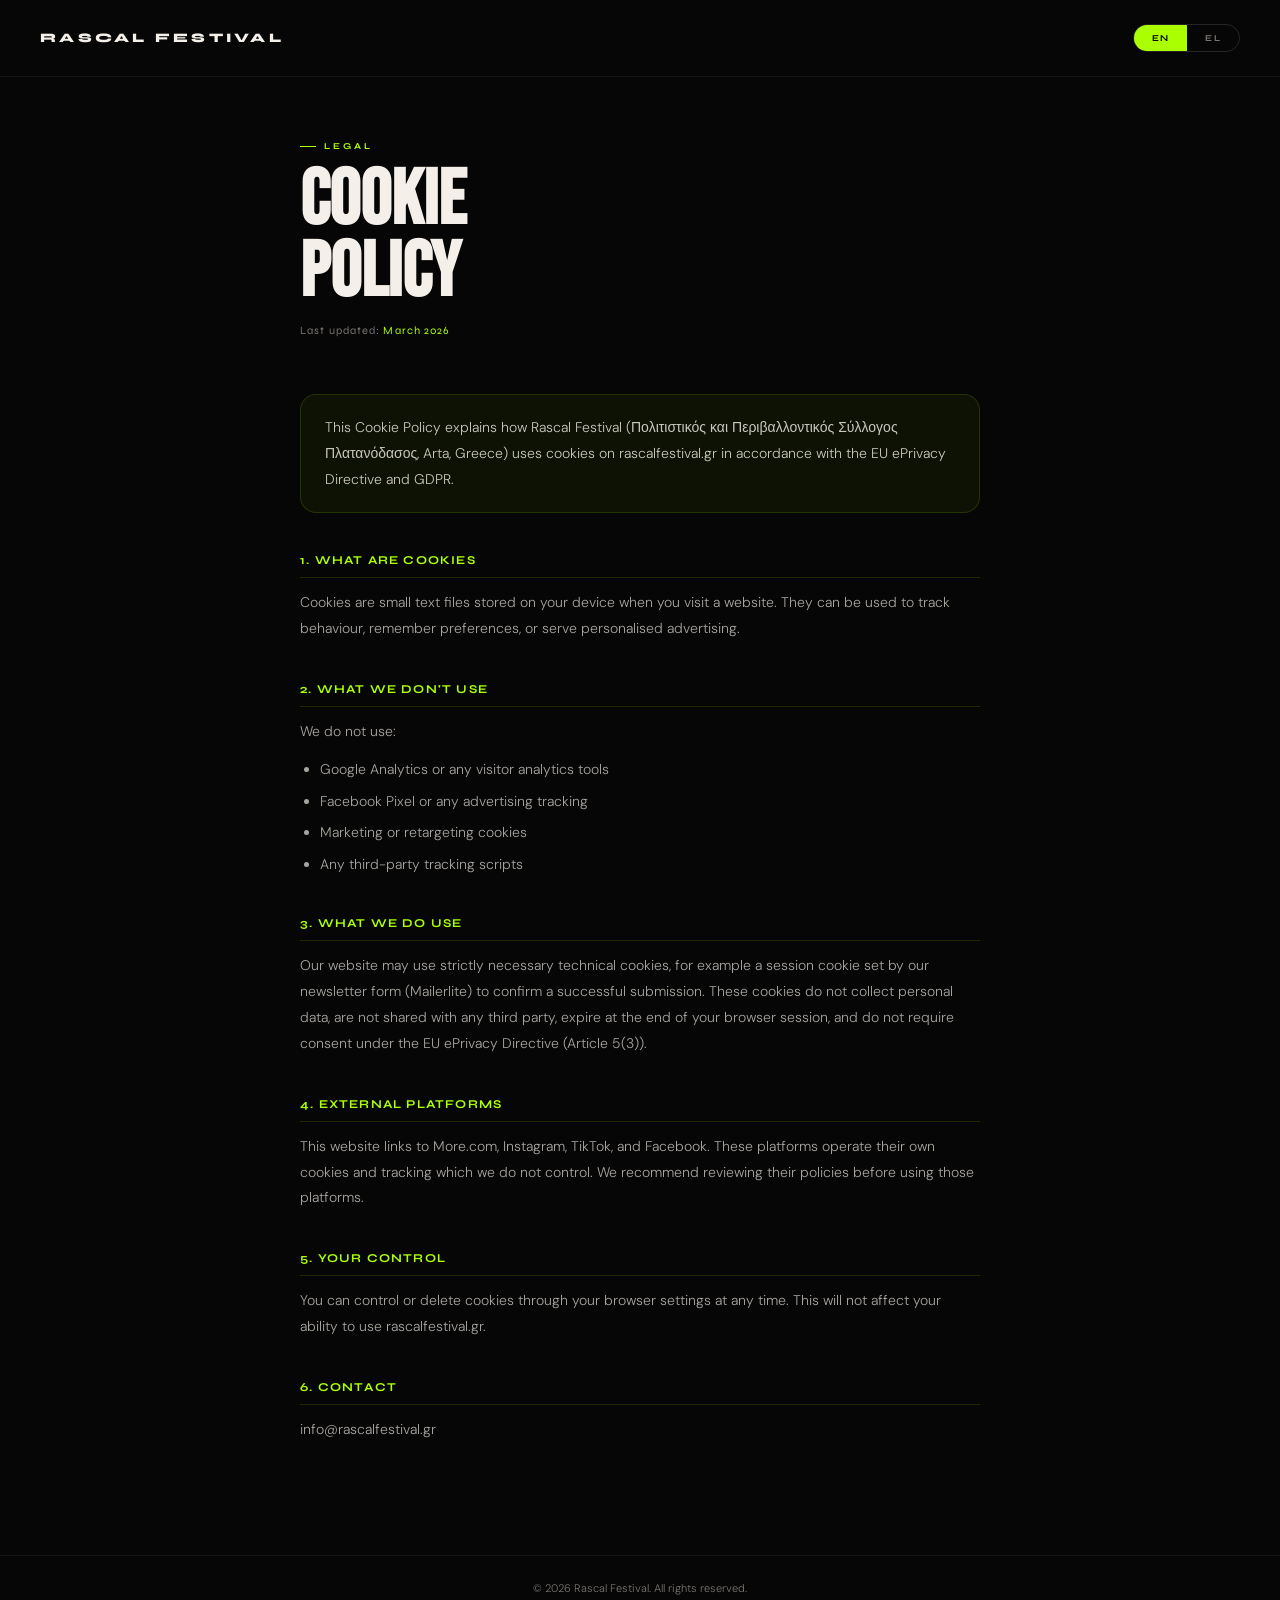
==== cookies.html @ adfcfb5d "Add files via upload" ====
<!DOCTYPE html>
<html lang="en">
<head>
<meta charset="UTF-8">
<meta name="viewport" content="width=device-width, initial-scale=1.0">
<title>Cookie Policy — Rascal Festival</title>
<link rel="preconnect" href="https://fonts.googleapis.com">
<link rel="preconnect" href="https://fonts.gstatic.com" crossorigin>
<link href="https://fonts.googleapis.com/css2?family=Bebas+Neue&family=Syne:wght@400;700;800&family=DM+Sans:opsz,wght@9..40,300;9..40,400&display=swap" rel="stylesheet">
<style>
:root{--black:#060606;--green:#AAFF00;--white:#F4EFE8;--grey:#7A7570;--r:16px}
*,*::before,*::after{box-sizing:border-box;margin:0;padding:0}
body{background:var(--black);color:var(--white);font-family:'DM Sans',sans-serif;min-height:100vh}
nav{display:flex;justify-content:space-between;align-items:center;padding:24px 40px;border-bottom:1px solid rgba(255,255,255,.06);flex-wrap:wrap;gap:12px}
.nlogo{font-family:'Syne',sans-serif;font-weight:800;font-size:13px;letter-spacing:.25em;text-transform:uppercase;color:var(--white);text-decoration:none}
.lt{display:flex;border:1px solid rgba(255,255,255,.12);border-radius:var(--r);overflow:hidden}
.lb{font-family:'Syne',sans-serif;font-size:9px;font-weight:700;letter-spacing:.15em;text-transform:uppercase;padding:8px 18px;background:transparent;color:var(--grey);border:none;cursor:pointer;transition:all .2s}
.lb.on{background:var(--green);color:var(--black)}
.wrap{max-width:760px;margin:0 auto;padding:64px 40px 100px}
.lbl{font-family:'Syne',sans-serif;font-size:9px;font-weight:700;letter-spacing:.32em;text-transform:uppercase;color:var(--green);margin-bottom:14px;display:flex;align-items:center;gap:8px}
.lbl::before{content:'';width:16px;height:1px;background:var(--green);display:inline-block}
h1{font-family:'Bebas Neue',sans-serif;font-size:clamp(48px,6vw,80px);line-height:.94;margin-bottom:12px}
.dt{font-size:11px;font-weight:300;color:var(--grey);margin-bottom:52px;font-family:'Syne',sans-serif;letter-spacing:.1em}
.dt span{color:var(--green)}
h2{font-family:'Syne',sans-serif;font-size:12px;font-weight:700;letter-spacing:.1em;text-transform:uppercase;color:var(--green);margin:40px 0 12px;padding-bottom:10px;border-bottom:1px solid rgba(170,255,0,.14)}
p{font-size:14px;font-weight:300;line-height:1.85;color:rgba(244,239,232,.68);margin-bottom:12px}
ul{margin:0 0 12px 20px;display:flex;flex-direction:column;gap:7px}
li{font-size:14px;font-weight:300;line-height:1.75;color:rgba(244,239,232,.68)}
a{color:var(--green);text-decoration:none}
a:hover{text-decoration:underline}
.box{background:rgba(170,255,0,.05);border:1px solid rgba(170,255,0,.14);border-radius:var(--r);padding:20px 24px;margin:0 0 24px}
.box p{margin:0;color:rgba(244,239,232,.82)}
.sec{display:none}
.sec.on{display:block}
footer{border-top:1px solid rgba(255,255,255,.06);padding:22px 40px;text-align:center}
footer p{font-size:11px;color:var(--grey);font-weight:300}
@media(max-width:600px){nav,footer{padding:18px 20px}.wrap{padding:40px 20px 80px}}
</style>
</head>
<body>
<nav>
  <a href="/" class="nlogo">Rascal Festival</a>
  <div class="lt">
    <button class="lb on" id="ben" onclick="setLang('en')">EN</button>
    <button class="lb" id="bgr" onclick="setLang('gr')">EL</button>
  </div>
</nav>

<div class="sec on" id="sen">
<div class="wrap">
  <div class="lbl">Legal</div>
  <h1>COOKIE<br>POLICY</h1>
  <p class="dt">Last updated: <span>March 2026</span></p>
  <div class="box"><p>This Cookie Policy explains how Rascal Festival (Πολιτιστικός και Περιβαλλοντικός Σύλλογος Πλατανόδασος, Arta, Greece) uses cookies on rascalfestival.gr in accordance with the EU ePrivacy Directive and GDPR.</p></div>

  <h2>1. What Are Cookies</h2>
  <p>Cookies are small text files stored on your device when you visit a website. They can be used to track behaviour, remember preferences, or serve personalised advertising.</p>

  <h2>2. What We Don't Use</h2>
  <p>We do not use:</p>
  <ul>
    <li>Google Analytics or any visitor analytics tools</li>
    <li>Facebook Pixel or any advertising tracking</li>
    <li>Marketing or retargeting cookies</li>
    <li>Any third-party tracking scripts</li>
  </ul>

  <h2>3. What We Do Use</h2>
  <p>Our website may use strictly necessary technical cookies, for example a session cookie set by our newsletter form (Mailerlite) to confirm a successful submission. These cookies do not collect personal data, are not shared with any third party, expire at the end of your browser session, and do not require consent under the EU ePrivacy Directive (Article 5(3)).</p>

  <h2>4. External Platforms</h2>
  <p>This website links to More.com, Instagram, TikTok, and Facebook. These platforms operate their own cookies and tracking which we do not control. We recommend reviewing their policies before using those platforms.</p>

  <h2>5. Your Control</h2>
  <p>You can control or delete cookies through your browser settings at any time. This will not affect your ability to use rascalfestival.gr.</p>

  <h2>6. Contact</h2>
  <p>info@rascalfestival.gr</p>
</div>
</div>

<div class="sec" id="sgr">
<div class="wrap">
  <div class="lbl">Νομικά</div>
  <h1>ΠΟΛΙΤΙΚΗ<br>COOKIES</h1>
  <p class="dt">Τελευταία ενημέρωση: <span>Μάρτιος 2026</span></p>
  <div class="box"><p>Η παρούσα Πολιτική Cookies εξηγεί πώς το Rascal Festival (Πολιτιστικός και Περιβαλλοντικός Σύλλογος Πλατανόδασος, Άρτα, Ελλάδα) χρησιμοποιεί cookies στο rascalfestival.gr σύμφωνα με την Οδηγία ePrivacy και τον ΓΚΠΔ.</p></div>

  <h2>1. Τι Είναι τα Cookies</h2>
  <p>Τα cookies είναι μικρά αρχεία που αποθηκεύονται στη συσκευή σας όταν επισκέπτεστε μια ιστοσελίδα. Μπορούν να χρησιμοποιηθούν για παρακολούθηση συμπεριφοράς, αποθήκευση προτιμήσεων ή προβολή διαφημίσεων.</p>

  <h2>2. Τι Δεν Χρησιμοποιούμε</h2>
  <p>Δεν χρησιμοποιούμε:</p>
  <ul>
    <li>Google Analytics ή οποιοδήποτε εργαλείο ανάλυσης επισκεπτών</li>
    <li>Facebook Pixel ή παρακολούθηση διαφημίσεων</li>
    <li>Cookies μάρκετινγκ ή επαναστόχευσης</li>
    <li>Οποιαδήποτε σενάρια παρακολούθησης τρίτων</li>
  </ul>

  <h2>3. Τι Χρησιμοποιούμε</h2>
  <p>Ενδέχεται να χρησιμοποιούμε αυστηρά απαραίτητα τεχνικά cookies, για παράδειγμα ένα cookie συνεδρίας από τη φόρμα newsletter μας (Mailerlite) για επιβεβαίωση υποβολής. Αυτά δεν συλλέγουν προσωπικά δεδομένα, δεν κοινοποιούνται σε τρίτους, λήγουν με το κλείσιμο του προγράμματος περιήγησης και δεν απαιτούν συγκατάθεση βάσει της Οδηγίας ePrivacy (Άρθρο 5(3)).</p>

  <h2>4. Εξωτερικές Πλατφόρμες</h2>
  <p>Η ιστοσελίδα συνδέεται με More.com, Instagram, TikTok και Facebook. Σας συνιστούμε να διαβάσετε τις πολιτικές τους.</p>

  <h2>5. Ο Έλεγχός σας</h2>
  <p>Μπορείτε να ελέγξετε ή να διαγράψετε cookies μέσω των ρυθμίσεων του προγράμματος περιήγησής σας. Αυτό δεν θα επηρεάσει τη χρήση του rascalfestival.gr.</p>

  <h2>6. Επικοινωνία</h2>
  <p>info@rascalfestival.gr</p>
</div>
</div>

<footer><p>&#169; 2026 Rascal Festival. All rights reserved.</p></footer>
<script>
function setLang(lang) {
  document.getElementById('sen').className = 'sec' + (lang === 'en' ? ' on' : '');
  document.getElementById('sgr').className = 'sec' + (lang === 'gr' ? ' on' : '');
  document.getElementById('ben').className = 'lb' + (lang === 'en' ? ' on' : '');
  document.getElementById('bgr').className = 'lb' + (lang === 'gr' ? ' on' : '');
}
</script>
</body>
</html>
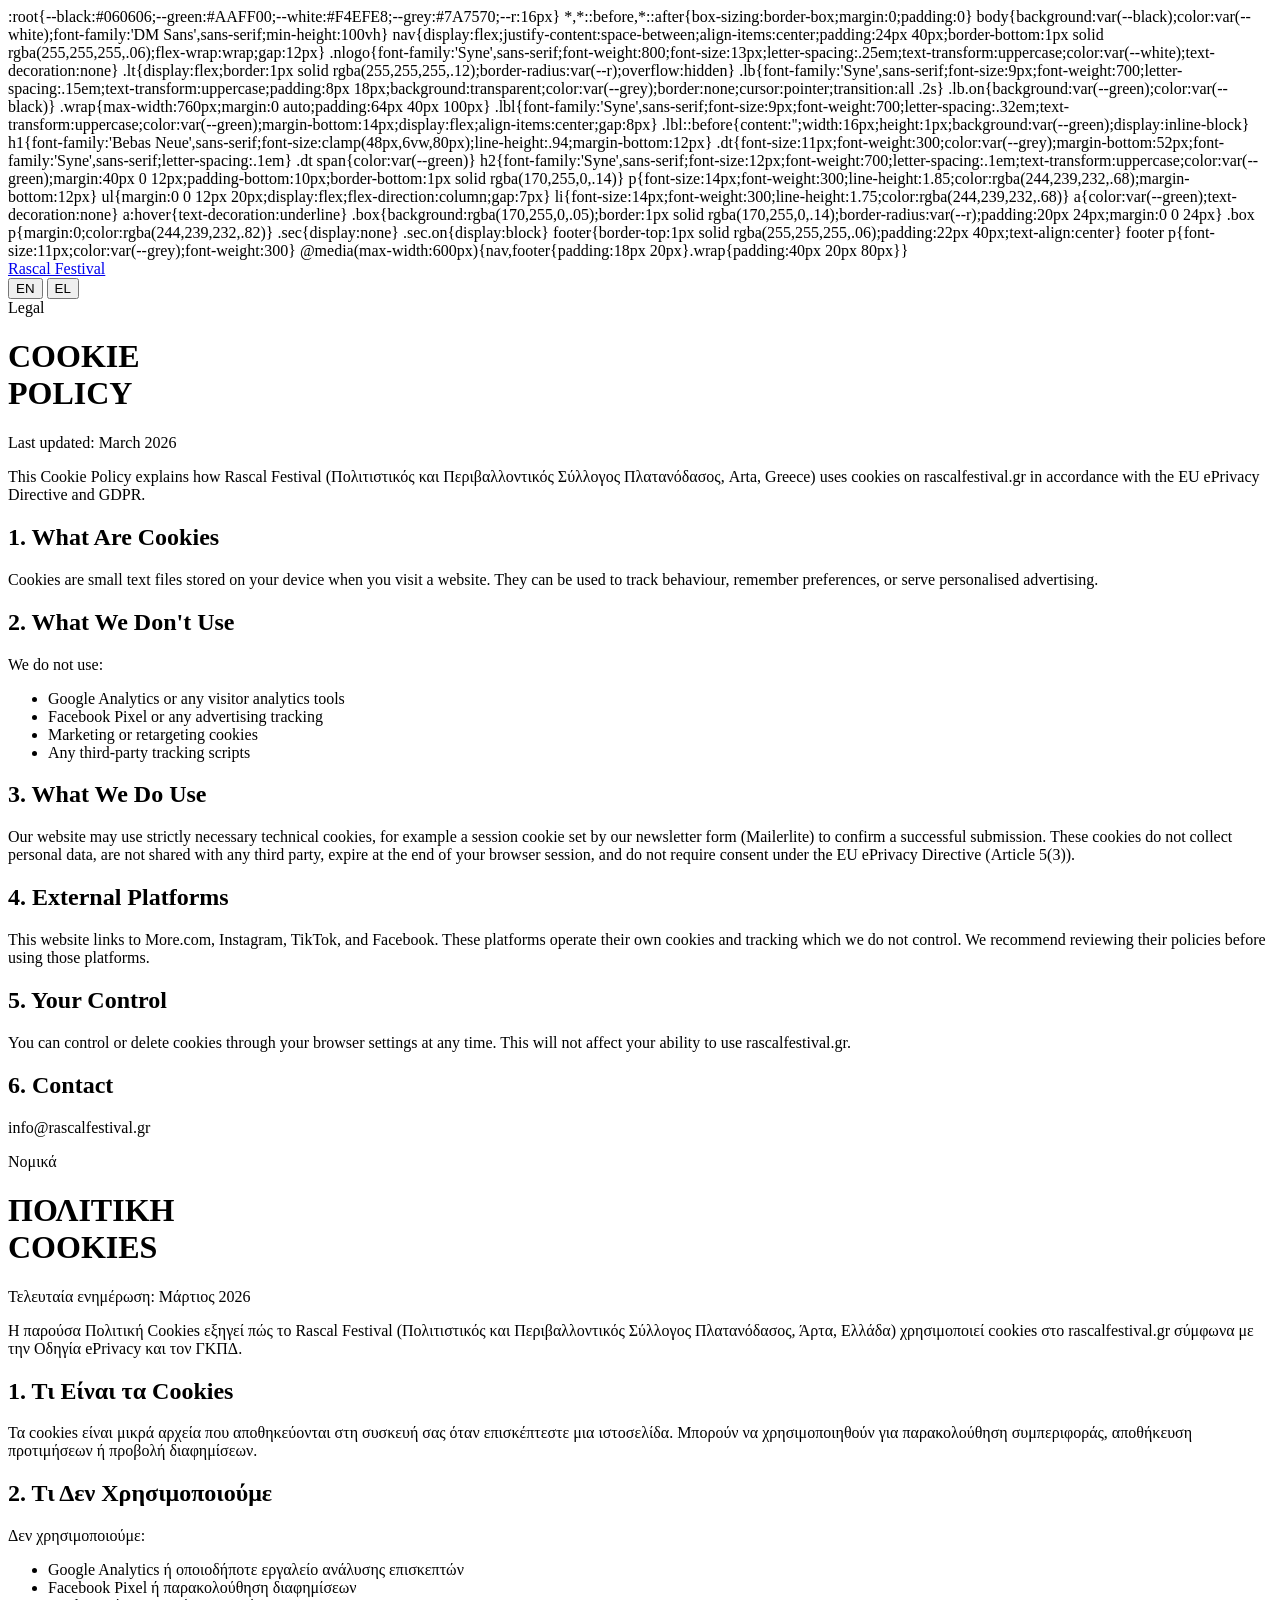
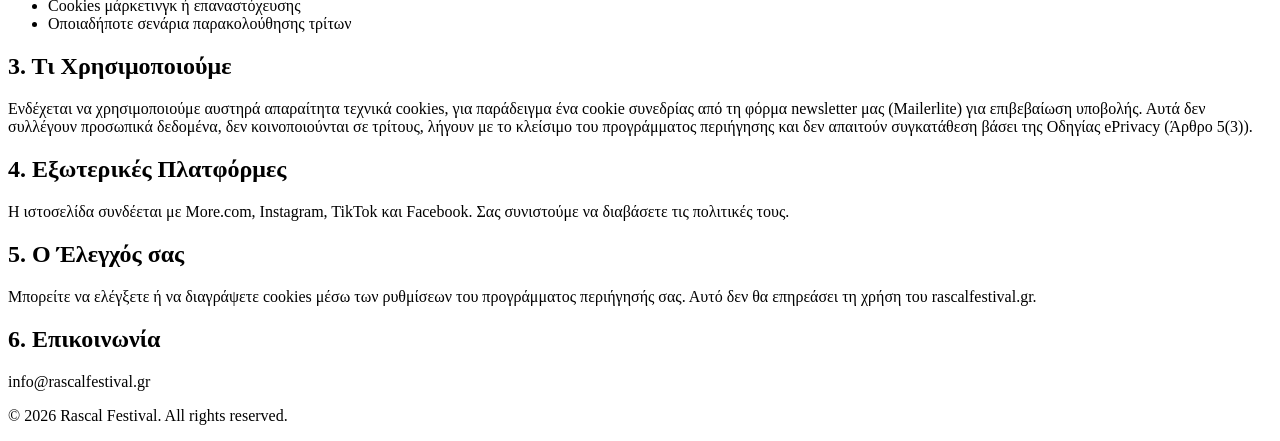
==== commit f14aae43: "Update cookies.html" ====
--- a/cookies.html
+++ b/cookies.html
@@ -6,8 +6,8 @@
 <title>Cookie Policy — Rascal Festival</title>
 <link rel="preconnect" href="https://fonts.googleapis.com">
 <link rel="preconnect" href="https://fonts.gstatic.com" crossorigin>
-<link href="https://fonts.googleapis.com/css2?family=Bebas+Neue&family=Syne:wght@400;700;800&family=DM+Sans:opsz,wght@9..40,300;9..40,400&display=swap" rel="stylesheet">
-<style>
+<link href="https://fonts.googleapis.com/css2?family=Bebas+Neue&family=Syne:wght@400;700;800&family=DM+Sans:opsz,wght@9..40,300;9..40,400&display=swap" <link rel="stylesheet" href="style.css">
+<link rel="icon" type="image/png" href="assets/favicon.png">
 :root{--black:#060606;--green:#AAFF00;--white:#F4EFE8;--grey:#7A7570;--r:16px}
 *,*::before,*::after{box-sizing:border-box;margin:0;padding:0}
 body{background:var(--black);color:var(--white);font-family:'DM Sans',sans-serif;min-height:100vh}
@@ -122,4 +122,4 @@
 }
 </script>
 </body>
-</html>+</html>
--- a/style.css
+++ b/style.css
@@ -0,0 +1,534 @@
+/* ============================================
+   RASCAL FESTIVAL — style.css
+   ============================================ */
+
+/* VARIABLES & RESET */
+:root {
+  --black: #060606;
+  --green: #AAFF00;
+  --gdim: rgba(170,255,0,.09);
+  --white: #F4EFE8;
+  --grey: #7A7570;
+  --bebas: 'Bebas Neue', sans-serif;
+  --syne: 'Syne', sans-serif;
+  --dm: 'DM Sans', sans-serif;
+  --r: 16px;
+}
+
+*, *::before, *::after {
+  box-sizing: border-box;
+  margin: 0;
+  padding: 0;
+}
+
+html { scroll-behavior: smooth; }
+
+body {
+  background: var(--black);
+  color: var(--white);
+  font-family: var(--dm);
+  overflow-x: hidden;
+}
+
+body::after {
+  content: '';
+  position: fixed;
+  inset: 0;
+  opacity: .022;
+  pointer-events: none;
+  z-index: 998;
+  background-image: url("data:image/svg+xml,%3Csvg viewBox='0 0 200 200' xmlns='http://www.w3.org/2000/svg'%3E%3Cfilter id='n'%3E%3CfeTurbulence type='fractalNoise' baseFrequency='0.85' numOctaves='4' stitchTiles='stitch'/%3E%3C/filter%3E%3Crect width='100%25' height='100%25' filter='url(%23n)'/%3E%3C/svg%3E");
+}
+
+/* ============================================
+   NAV
+   ============================================ */
+nav {
+  position: fixed;
+  top: 0; left: 0; right: 0;
+  z-index: 500;
+  display: flex;
+  justify-content: center;
+  align-items: center;
+  padding: 26px 40px;
+  transition: all .35s;
+}
+
+nav.s {
+  background: rgba(6,6,6,.96);
+  backdrop-filter: blur(14px);
+  border-bottom: 1px solid rgba(255,255,255,.05);
+  padding: 18px 40px;
+}
+
+.nlogo {
+  font-family: var(--syne);
+  font-weight: 800;
+  font-size: 13px;
+  letter-spacing: .25em;
+  text-transform: uppercase;
+  color: var(--white);
+  text-decoration: none;
+}
+
+/* ============================================
+   HERO
+   ============================================ */
+.hero {
+  min-height: 100vh;
+  position: relative;
+  overflow: hidden;
+  display: flex;
+  flex-direction: column;
+  justify-content: flex-end;
+  align-items: center;
+  padding: 0 24px 80px;
+}
+
+#lc1 {
+  position: absolute;
+  inset: 0;
+  z-index: 1;
+  width: 100%;
+  height: 100%;
+}
+
+.hbg {
+  position: absolute;
+  inset: 0;
+  z-index: 0;
+  background: radial-gradient(ellipse 70% 60% at 50% 30%, rgba(170,255,0,.08) 0%, transparent 65%);
+}
+
+.hgrid {
+  position: absolute;
+  inset: 0;
+  z-index: 0;
+  background-image:
+    linear-gradient(rgba(170,255,0,.04) 1px, transparent 1px),
+    linear-gradient(90deg, rgba(170,255,0,.04) 1px, transparent 1px);
+  background-size: 70px 70px;
+  mask-image: linear-gradient(to bottom, transparent 0%, rgba(0,0,0,.3) 50%, transparent 100%);
+}
+
+.hcontent {
+  position: relative;
+  z-index: 3;
+  text-align: center;
+  width: 100%;
+  max-width: 700px;
+}
+
+.htitle {
+  font-family: var(--bebas);
+  font-size: clamp(52px, 10vw, 140px);
+  line-height: .93;
+  margin-bottom: 32px;
+  animation: fu .8s ease .2s both;
+}
+
+.htitle .solid { color: var(--white); }
+.htitle .acc   { color: var(--green); }
+
+.hctas { animation: fu .8s ease .4s both; }
+
+.btn-g {
+  font-family: var(--syne);
+  font-size: 11px;
+  font-weight: 700;
+  letter-spacing: .14em;
+  text-transform: uppercase;
+  padding: 16px 44px;
+  background: var(--green);
+  color: var(--black);
+  text-decoration: none;
+  display: inline-block;
+  transition: opacity .25s;
+  border-radius: var(--r);
+}
+.btn-g:hover { opacity: .85; }
+
+@keyframes fu {
+  from { opacity: 0; transform: translateY(24px); }
+  to   { opacity: 1; transform: translateY(0); }
+}
+
+/* ============================================
+   MARQUEE
+   ============================================ */
+.mqw {
+  overflow: hidden;
+  border-top: 1px solid rgba(170,255,0,.13);
+  border-bottom: 1px solid rgba(170,255,0,.13);
+  padding: 13px 0;
+  background: rgba(170,255,0,.03);
+}
+
+.mqt {
+  display: flex;
+  white-space: nowrap;
+  width: max-content;
+  animation: mq 25s linear infinite;
+}
+
+.mqt span {
+  font-family: var(--bebas);
+  font-size: 17px;
+  letter-spacing: .18em;
+  padding: 0 20px;
+}
+
+.mqt .sep {
+  color: var(--green);
+  padding: 0 6px;
+}
+
+@keyframes mq {
+  0%   { transform: translateX(0); }
+  100% { transform: translateX(-50%); }
+}
+
+/* ============================================
+   SHARED SECTION STYLES
+   ============================================ */
+.sec {
+  padding: 80px 40px;
+  text-align: center;
+}
+
+.sl {
+  font-family: var(--syne);
+  font-size: 9px;
+  font-weight: 700;
+  letter-spacing: .32em;
+  text-transform: uppercase;
+  color: var(--green);
+  margin-bottom: 12px;
+  display: flex;
+  align-items: center;
+  justify-content: center;
+  gap: 8px;
+}
+.sl::before, .sl::after {
+  content: '';
+  width: 16px;
+  height: 1px;
+  background: var(--green);
+  display: inline-block;
+}
+
+.sh {
+  font-family: var(--bebas);
+  font-size: clamp(36px, 5.5vw, 70px);
+  line-height: .94;
+  margin-bottom: 36px;
+}
+
+.divider {
+  border: none;
+  border-top: 1px solid rgba(255,255,255,.05);
+  margin: 0;
+}
+
+/* ============================================
+   EXPERIENCE
+   ============================================ */
+.expg {
+  display: flex;
+  justify-content: center;
+  gap: 10px;
+  flex-wrap: wrap;
+}
+
+.ec {
+  padding: 22px 20px;
+  background: transparent;
+  border: 1px solid rgba(170,255,0,.18);
+  border-radius: var(--r);
+  width: 165px;
+  text-align: left;
+  transition: all .3s;
+}
+.ec:hover { background: var(--gdim); border-color: var(--green); }
+.ec h3 { font-family: var(--syne); font-size: 11px; font-weight: 700; margin-bottom: 6px; color: var(--green); }
+.ec p  { font-size: 11px; font-weight: 300; line-height: 1.6; color: var(--grey); }
+
+/* ============================================
+   ABOUT
+   ============================================ */
+.about-inner {
+  max-width: 600px;
+  margin: 0 auto;
+}
+
+.about-inner > p {
+  font-size: 15px;
+  font-weight: 300;
+  line-height: 1.85;
+  color: rgba(244,239,232,.54);
+  margin-bottom: 44px;
+}
+
+.stats-row {
+  display: flex;
+  justify-content: center;
+  gap: 10px;
+  flex-wrap: wrap;
+}
+
+.stat {
+  padding: 14px 18px;
+  background: transparent;
+  border: 1px solid rgba(170,255,0,.22);
+  border-radius: var(--r);
+  flex: 1;
+  min-width: 100px;
+  max-width: 140px;
+  transition: all .3s;
+  display: flex;
+  flex-direction: column;
+  align-items: center;
+}
+.stat:hover { background: var(--gdim); border-color: var(--green); }
+.stat .n { font-family: var(--bebas); font-size: 38px; color: var(--green); line-height: 1; }
+.stat .l { font-family: var(--syne); font-size: 7px; font-weight: 700; letter-spacing: .12em; text-transform: uppercase; color: var(--grey); margin-top: 3px; }
+
+/* ============================================
+   TICKETS
+   ============================================ */
+.tcard {
+  max-width: 400px;
+  margin: 0 auto;
+  padding: 32px 28px;
+  border: 1px solid rgba(170,255,0,.2);
+  border-radius: var(--r);
+  text-align: left;
+  background: rgba(170,255,0,.03);
+  position: relative;
+  overflow: hidden;
+}
+.tcard::before {
+  content: '';
+  position: absolute;
+  top: 0; left: 0; right: 0;
+  height: 2px;
+  background: var(--green);
+  border-radius: var(--r) var(--r) 0 0;
+}
+.tcard-label { font-family: var(--syne); font-size: 8px; font-weight: 700; letter-spacing: .25em; text-transform: uppercase; color: var(--green); margin-bottom: 10px; display: block; }
+.tcard-name  { font-family: var(--bebas); font-size: 32px; line-height: 1; margin-bottom: 8px; }
+.tcard-desc  { font-size: 12px; font-weight: 300; color: var(--grey); line-height: 1.65; margin-bottom: 20px; }
+.tcard-btn {
+  display: block;
+  width: 100%;
+  font-family: var(--syne);
+  font-size: 10px;
+  font-weight: 700;
+  letter-spacing: .13em;
+  text-transform: uppercase;
+  padding: 13px 16px;
+  background: var(--green);
+  color: var(--black);
+  text-decoration: none;
+  text-align: center;
+  border-radius: calc(var(--r) - 4px);
+  transition: opacity .25s;
+}
+.tcard-btn:hover { opacity: .85; }
+
+/* ============================================
+   CONTACT (with laser canvas bg)
+   ============================================ */
+.contact-sec {
+  position: relative;
+  overflow: hidden;
+  padding: 100px 40px;
+  text-align: center;
+  min-height: 480px;
+  display: flex;
+  align-items: center;
+  justify-content: center;
+}
+
+#lc2 {
+  position: absolute;
+  inset: 0;
+  z-index: 0;
+  width: 100%;
+  height: 100%;
+}
+
+.contact-inner { position: relative; z-index: 2; width: 100%; }
+
+.contact-sub {
+  font-size: 13px;
+  font-weight: 300;
+  color: rgba(244,239,232,.5);
+  max-width: 440px;
+  margin: 0 auto 40px;
+  line-height: 1.8;
+}
+
+.cgrid { display: flex; justify-content: center; gap: 10px; flex-wrap: wrap; }
+
+.ccard {
+  padding: 28px 22px;
+  background: rgba(6,6,6,.75);
+  border: 1px solid rgba(255,255,255,.1);
+  backdrop-filter: blur(16px);
+  -webkit-backdrop-filter: blur(16px);
+  transition: all .35s;
+  text-decoration: none;
+  color: var(--white);
+  display: block;
+  border-radius: var(--r);
+  width: 210px;
+  text-align: left;
+}
+.ccard:hover { background: rgba(10,10,10,.88); border-color: rgba(170,255,0,.35); }
+.ctag  { font-family: var(--syne); font-size: 7px; font-weight: 700; letter-spacing: .25em; text-transform: uppercase; color: var(--green); margin-bottom: 10px; display: block; }
+.ccard h3 { font-family: var(--bebas); font-size: 22px; letter-spacing: .03em; margin-bottom: 7px; }
+.ccard p  { font-size: 11px; font-weight: 300; color: var(--grey); line-height: 1.65; margin-bottom: 16px; }
+.clink { font-family: var(--syne); font-size: 8px; font-weight: 700; letter-spacing: .14em; text-transform: uppercase; color: var(--white); display: flex; align-items: center; gap: 5px; transition: color .2s; }
+.ccard:hover .clink { color: var(--green); }
+.clink::after { content: '→'; transition: transform .2s; }
+.ccard:hover .clink::after { transform: translateX(3px); }
+
+/* ============================================
+   LINEUP
+   ============================================ */
+.lineup-sub {
+  font-size: 13px;
+  font-weight: 300;
+  color: rgba(244,239,232,.46);
+  max-width: 400px;
+  margin: 0 auto 28px;
+  line-height: 1.75;
+}
+
+.soc-links { display: flex; gap: 10px; justify-content: center; flex-wrap: wrap; }
+
+.soc-link {
+  padding: 10px 18px;
+  border: 1px solid rgba(255,255,255,.08);
+  text-decoration: none;
+  color: var(--white);
+  font-family: var(--syne);
+  font-size: 9px;
+  font-weight: 700;
+  letter-spacing: .15em;
+  text-transform: uppercase;
+  transition: all .3s;
+  border-radius: var(--r);
+}
+.soc-link:hover { border-color: var(--green); color: var(--green); }
+
+/* ============================================
+   FAQ
+   ============================================ */
+.faq-inner { max-width: 640px; margin: 0 auto; text-align: left; }
+.faq-item  { border-bottom: 1px solid rgba(255,255,255,.06); }
+
+.faq-q {
+  width: 100%;
+  background: none;
+  border: none;
+  color: var(--white);
+  text-align: left;
+  padding: 18px 0;
+  display: flex;
+  justify-content: space-between;
+  align-items: center;
+  gap: 16px;
+  transition: color .2s;
+  cursor: pointer;
+}
+.faq-q:hover { color: var(--green); }
+.faq-q span  { font-family: var(--syne); font-size: 13px; font-weight: 700; line-height: 1.4; }
+
+.faq-icon {
+  font-family: var(--bebas);
+  font-size: 20px;
+  color: var(--green);
+  flex-shrink: 0;
+  transition: transform .3s;
+  line-height: 1;
+}
+
+.faq-a {
+  font-size: 13px;
+  font-weight: 300;
+  color: var(--grey);
+  line-height: 1.8;
+  max-height: 0;
+  overflow: hidden;
+  transition: max-height .4s ease, padding .4s ease;
+}
+.faq-item.open .faq-a    { max-height: 160px; padding-bottom: 18px; }
+.faq-item.open .faq-icon { transform: rotate(45deg); }
+
+/* ============================================
+   NEWSLETTER
+   ============================================ */
+.nl-inner { max-width: 380px; margin: 0 auto; }
+.nl-inner > p { font-size: 13px; font-weight: 300; color: rgba(244,239,232,.46); line-height: 1.8; margin-bottom: 24px; }
+.nl-note  { font-size: 10px; font-weight: 300; color: var(--grey); line-height: 1.65; text-align: center; margin-top: 12px; }
+.nl-note a { color: var(--green); text-decoration: none; }
+.nl-note a:hover { text-decoration: underline; }
+
+/* ============================================
+   MAILERLITE DARK OVERRIDES
+   ============================================ */
+#mlb2-38785087.ml-form-embedContainer { width: 100% !important; max-width: 380px !important; margin: 0 auto !important; }
+#mlb2-38785087.ml-form-embedContainer .ml-form-embedWrapper { background-color: transparent !important; border: none !important; }
+#mlb2-38785087.ml-form-embedContainer .ml-form-embedWrapper.embedForm { max-width: 100% !important; width: 100% !important; }
+#mlb2-38785087.ml-form-embedContainer .ml-form-embedWrapper .ml-form-embedBody { padding: 0 !important; }
+#mlb2-38785087.ml-form-embedContainer .ml-form-embedWrapper .ml-form-embedBody .ml-form-embedContent { display: none !important; }
+#mlb2-38785087.ml-form-embedContainer .ml-form-embedWrapper .ml-form-embedBody .ml-form-fieldRow { margin-bottom: 8px !important; width: 100% !important; float: none !important; display: block !important; }
+#mlb2-38785087.ml-form-embedContainer .ml-form-embedWrapper .ml-form-embedBody .ml-form-formContent { width: 100% !important; margin: 0 !important; }
+#mlb2-38785087.ml-form-embedContainer .ml-form-embedWrapper .ml-form-embedBody .ml-form-fieldRow .ml-field-group { width: 100% !important; display: block !important; }
+#mlb2-38785087.ml-form-embedContainer .ml-form-embedWrapper .ml-form-embedBody .ml-form-fieldRow input { background-color: rgba(255,255,255,.04) !important; color: #F4EFE8 !important; border-color: rgba(255,255,255,.12) !important; border-radius: 16px !important; font-family: 'DM Sans', sans-serif !important; font-size: 13px !important; padding: 13px 16px !important; width: 100% !important; max-width: 100% !important; box-sizing: border-box !important; display: block !important; }
+#mlb2-38785087.ml-form-embedContainer .ml-form-embedWrapper .ml-form-embedBody .ml-form-fieldRow input::placeholder { color: #7A7570 !important; }
+#mlb2-38785087.ml-form-embedContainer .ml-form-embedWrapper .ml-form-embedBody .ml-form-fieldRow input:focus { border-color: rgba(170,255,0,.4) !important; outline: none !important; }
+#mlb2-38785087.ml-form-embedContainer .ml-form-embedWrapper .ml-form-embedBody .ml-form-embedSubmit { margin: 8px 0 0 0 !important; float: none !important; width: 100% !important; display: block !important; }
+#mlb2-38785087.ml-form-embedContainer .ml-form-embedWrapper .ml-form-embedBody .ml-form-embedSubmit button.primary { background-color: #AAFF00 !important; border: none !important; border-radius: 16px !important; color: #060606 !important; font-family: 'Syne', sans-serif !important; font-size: 11px !important; font-weight: 700 !important; letter-spacing: .14em !important; text-transform: uppercase !important; padding: 13px 16px !important; width: 100% !important; box-sizing: border-box !important; }
+#mlb2-38785087.ml-form-embedContainer .ml-form-embedWrapper .ml-form-embedBody .ml-form-embedSubmit button.primary:hover { background-color: #99ee00 !important; }
+#mlb2-38785087.ml-form-embedContainer .ml-form-embedWrapper .ml-form-successBody .ml-form-successContent h4 { color: #AAFF00 !important; font-family: 'Bebas Neue', sans-serif !important; font-size: 32px !important; text-align: center !important; }
+#mlb2-38785087.ml-form-embedContainer .ml-form-embedWrapper .ml-form-successBody .ml-form-successContent p  { color: #7A7570 !important; text-align: center !important; }
+
+/* ============================================
+   FOOTER
+   ============================================ */
+footer { border-top: 1px solid rgba(255,255,255,.06); }
+
+.foot-top {
+  padding: 44px 40px 32px;
+  display: flex;
+  justify-content: space-between;
+  align-items: flex-start;
+  gap: 32px;
+  flex-wrap: wrap;
+}
+
+.foot-logo { font-family: var(--bebas); font-size: 18px; letter-spacing: .15em; color: var(--white); margin-bottom: 6px; display: block; }
+.foot-tag  { font-size: 11px; font-weight: 300; color: var(--grey); line-height: 1.6; max-width: 190px; }
+.fcol h4   { font-family: var(--syne); font-size: 9px; font-weight: 700; letter-spacing: .2em; text-transform: uppercase; color: var(--white); margin-bottom: 14px; }
+.fcol ul   { list-style: none; display: flex; flex-direction: column; gap: 9px; }
+.fcol ul li a { font-size: 12px; font-weight: 300; color: var(--grey); text-decoration: none; transition: color .2s; }
+.fcol ul li a:hover { color: var(--white); }
+
+.foot-bot { padding: 14px 40px; border-top: 1px solid rgba(255,255,255,.05); text-align: center; }
+.foot-bot p { font-size: 10px; color: var(--grey); font-weight: 300; }
+
+/* ============================================
+   RESPONSIVE
+   ============================================ */
+@media (max-width: 768px) {
+  .sec, .contact-sec { padding: 60px 20px; }
+  .expg, .stats-row, .cgrid, .soc-links { gap: 8px; }
+  .ec   { width: calc(50% - 4px); }
+  .stat { min-width: calc(50% - 4px); }
+  .tcard, .ccard { width: 100%; max-width: 100%; }
+  .foot-top { flex-direction: column; gap: 24px; padding: 32px 20px 24px; }
+  .foot-bot { padding: 12px 20px; }
+}
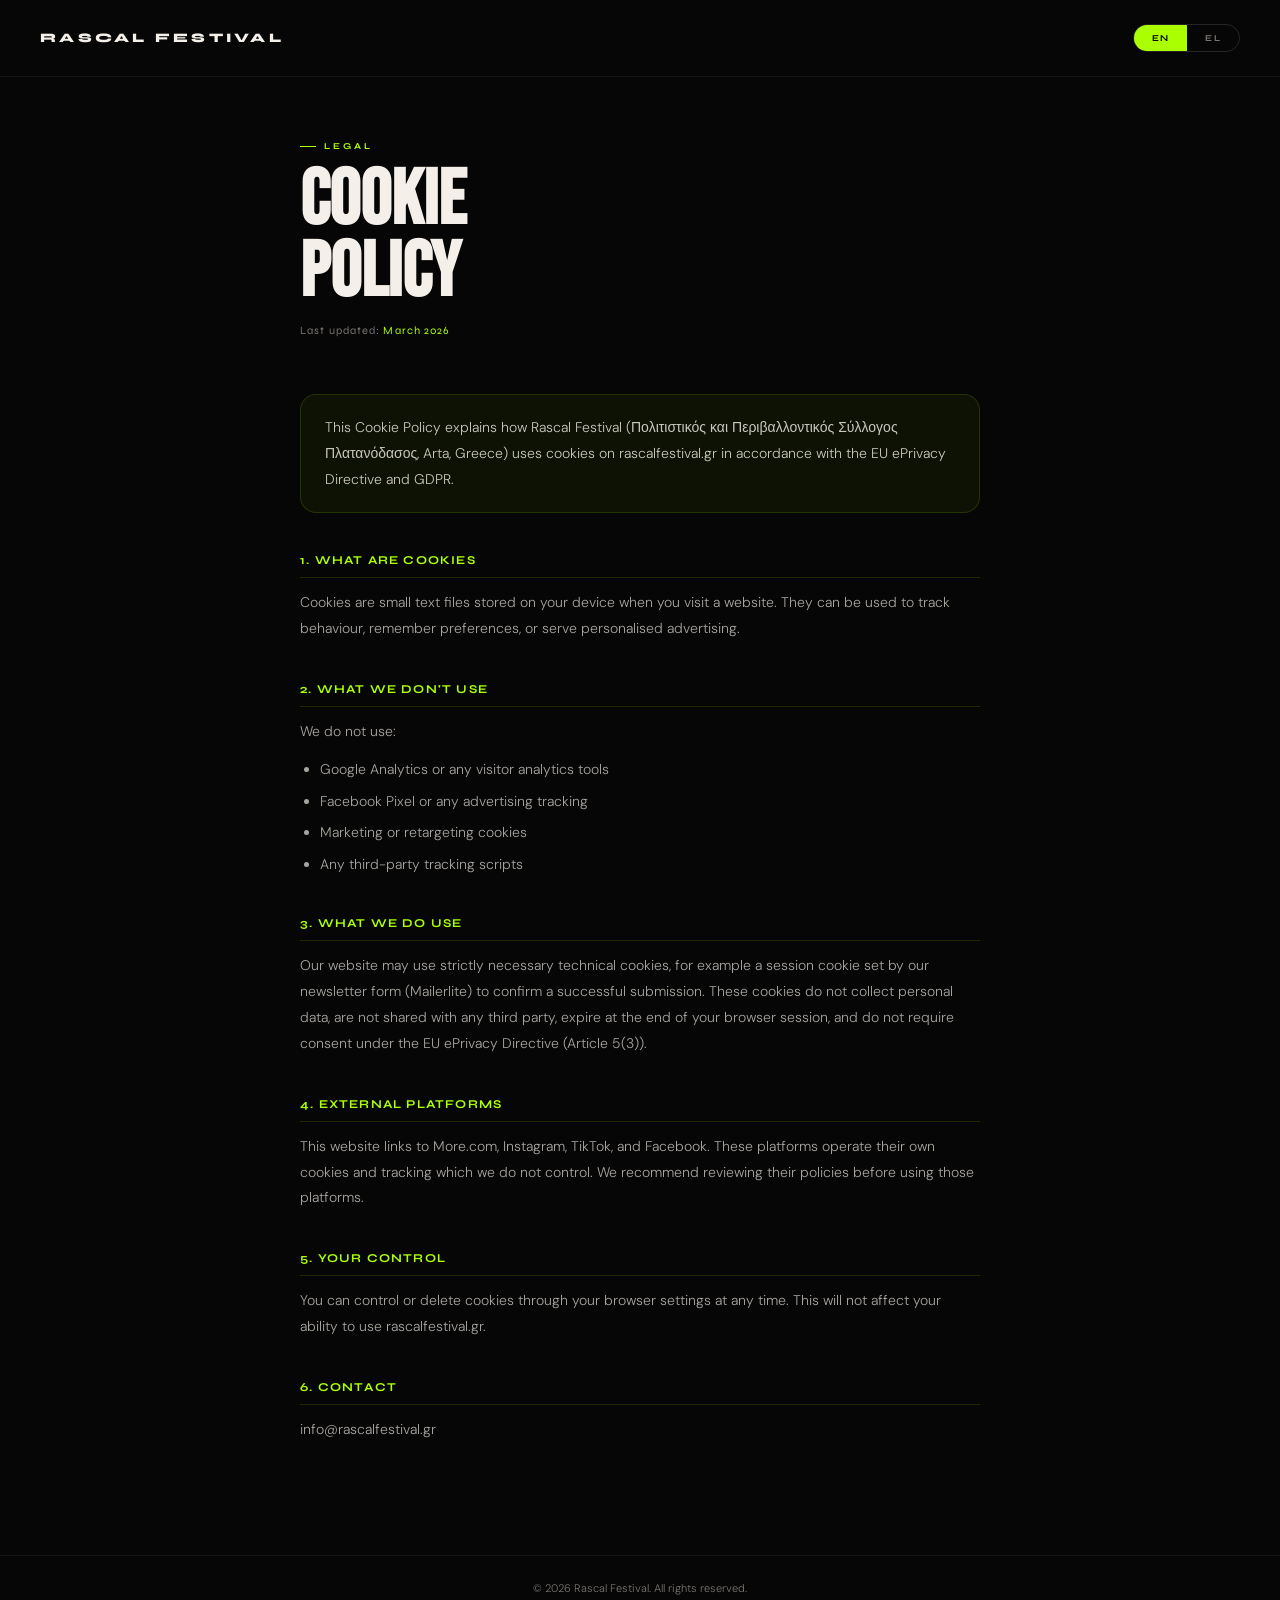
==== commit 449a8a76: "Update cookies.html" ====
--- a/cookies.html
+++ b/cookies.html
@@ -3,37 +3,39 @@
 <head>
 <meta charset="UTF-8">
 <meta name="viewport" content="width=device-width, initial-scale=1.0">
+<meta name="color-scheme" content="dark">
+<meta name="supported-color-schemes" content="dark">
 <title>Cookie Policy — Rascal Festival</title>
 <link rel="preconnect" href="https://fonts.googleapis.com">
 <link rel="preconnect" href="https://fonts.gstatic.com" crossorigin>
-<link href="https://fonts.googleapis.com/css2?family=Bebas+Neue&family=Syne:wght@400;700;800&family=DM+Sans:opsz,wght@9..40,300;9..40,400&display=swap" <link rel="stylesheet" href="style.css">
+<link href="https://fonts.googleapis.com/css2?family=Bebas+Neue&family=Syne:wght@400;700;800&family=DM+Sans:opsz,wght@9..40,300;9..40,400&display=swap" rel="stylesheet">
 <link rel="icon" type="image/png" href="assets/favicon.png">
-:root{--black:#060606;--green:#AAFF00;--white:#F4EFE8;--grey:#7A7570;--r:16px}
+<style>
 *,*::before,*::after{box-sizing:border-box;margin:0;padding:0}
-body{background:var(--black);color:var(--white);font-family:'DM Sans',sans-serif;min-height:100vh}
-nav{display:flex;justify-content:space-between;align-items:center;padding:24px 40px;border-bottom:1px solid rgba(255,255,255,.06);flex-wrap:wrap;gap:12px}
-.nlogo{font-family:'Syne',sans-serif;font-weight:800;font-size:13px;letter-spacing:.25em;text-transform:uppercase;color:var(--white);text-decoration:none}
-.lt{display:flex;border:1px solid rgba(255,255,255,.12);border-radius:var(--r);overflow:hidden}
-.lb{font-family:'Syne',sans-serif;font-size:9px;font-weight:700;letter-spacing:.15em;text-transform:uppercase;padding:8px 18px;background:transparent;color:var(--grey);border:none;cursor:pointer;transition:all .2s}
-.lb.on{background:var(--green);color:var(--black)}
+body{background:#060606!important;color:#F4EFE8!important;font-family:'DM Sans',sans-serif;min-height:100vh}
+nav{display:flex;justify-content:space-between;align-items:center;padding:24px 40px;border-bottom:1px solid rgba(255,255,255,.06);flex-wrap:wrap;gap:12px;background:#060606}
+.nlogo{font-family:'Syne',sans-serif;font-weight:800;font-size:13px;letter-spacing:.25em;text-transform:uppercase;color:#F4EFE8;text-decoration:none}
+.lt{display:flex;border:1px solid rgba(255,255,255,.12);border-radius:16px;overflow:hidden}
+.lb{font-family:'Syne',sans-serif;font-size:9px;font-weight:700;letter-spacing:.15em;text-transform:uppercase;padding:8px 18px;background:transparent;color:#7A7570;border:none;cursor:pointer;transition:all .2s}
+.lb.on{background:#AAFF00;color:#060606}
 .wrap{max-width:760px;margin:0 auto;padding:64px 40px 100px}
-.lbl{font-family:'Syne',sans-serif;font-size:9px;font-weight:700;letter-spacing:.32em;text-transform:uppercase;color:var(--green);margin-bottom:14px;display:flex;align-items:center;gap:8px}
-.lbl::before{content:'';width:16px;height:1px;background:var(--green);display:inline-block}
-h1{font-family:'Bebas Neue',sans-serif;font-size:clamp(48px,6vw,80px);line-height:.94;margin-bottom:12px}
-.dt{font-size:11px;font-weight:300;color:var(--grey);margin-bottom:52px;font-family:'Syne',sans-serif;letter-spacing:.1em}
-.dt span{color:var(--green)}
-h2{font-family:'Syne',sans-serif;font-size:12px;font-weight:700;letter-spacing:.1em;text-transform:uppercase;color:var(--green);margin:40px 0 12px;padding-bottom:10px;border-bottom:1px solid rgba(170,255,0,.14)}
+.lbl{font-family:'Syne',sans-serif;font-size:9px;font-weight:700;letter-spacing:.32em;text-transform:uppercase;color:#AAFF00;margin-bottom:14px;display:flex;align-items:center;gap:8px}
+.lbl::before{content:'';width:16px;height:1px;background:#AAFF00;display:inline-block}
+h1{font-family:'Bebas Neue',sans-serif;font-size:clamp(48px,6vw,80px);line-height:.94;margin-bottom:12px;color:#F4EFE8}
+.dt{font-size:11px;font-weight:300;color:#7A7570;margin-bottom:52px;font-family:'Syne',sans-serif;letter-spacing:.1em}
+.dt span{color:#AAFF00}
+h2{font-family:'Syne',sans-serif;font-size:12px;font-weight:700;letter-spacing:.1em;text-transform:uppercase;color:#AAFF00;margin:40px 0 12px;padding-bottom:10px;border-bottom:1px solid rgba(170,255,0,.14)}
 p{font-size:14px;font-weight:300;line-height:1.85;color:rgba(244,239,232,.68);margin-bottom:12px}
 ul{margin:0 0 12px 20px;display:flex;flex-direction:column;gap:7px}
 li{font-size:14px;font-weight:300;line-height:1.75;color:rgba(244,239,232,.68)}
-a{color:var(--green);text-decoration:none}
+a{color:#AAFF00;text-decoration:none}
 a:hover{text-decoration:underline}
-.box{background:rgba(170,255,0,.05);border:1px solid rgba(170,255,0,.14);border-radius:var(--r);padding:20px 24px;margin:0 0 24px}
+.box{background:rgba(170,255,0,.05);border:1px solid rgba(170,255,0,.14);border-radius:16px;padding:20px 24px;margin:0 0 24px}
 .box p{margin:0;color:rgba(244,239,232,.82)}
 .sec{display:none}
 .sec.on{display:block}
-footer{border-top:1px solid rgba(255,255,255,.06);padding:22px 40px;text-align:center}
-footer p{font-size:11px;color:var(--grey);font-weight:300}
+footer{border-top:1px solid rgba(255,255,255,.06);padding:22px 40px;text-align:center;background:#060606}
+footer p{font-size:11px;color:#7A7570;font-weight:300}
 @media(max-width:600px){nav,footer{padding:18px 20px}.wrap{padding:40px 20px 80px}}
 </style>
 </head>
@@ -114,11 +116,11 @@
 
 <footer><p>&#169; 2026 Rascal Festival. All rights reserved.</p></footer>
 <script>
-function setLang(lang) {
-  document.getElementById('sen').className = 'sec' + (lang === 'en' ? ' on' : '');
-  document.getElementById('sgr').className = 'sec' + (lang === 'gr' ? ' on' : '');
-  document.getElementById('ben').className = 'lb' + (lang === 'en' ? ' on' : '');
-  document.getElementById('bgr').className = 'lb' + (lang === 'gr' ? ' on' : '');
+function setLang(l){
+  document.getElementById('sen').className='sec'+(l==='en'?' on':'');
+  document.getElementById('sgr').className='sec'+(l==='gr'?' on':'');
+  document.getElementById('ben').className='lb'+(l==='en'?' on':'');
+  document.getElementById('bgr').className='lb'+(l==='gr'?' on':'');
 }
 </script>
 </body>
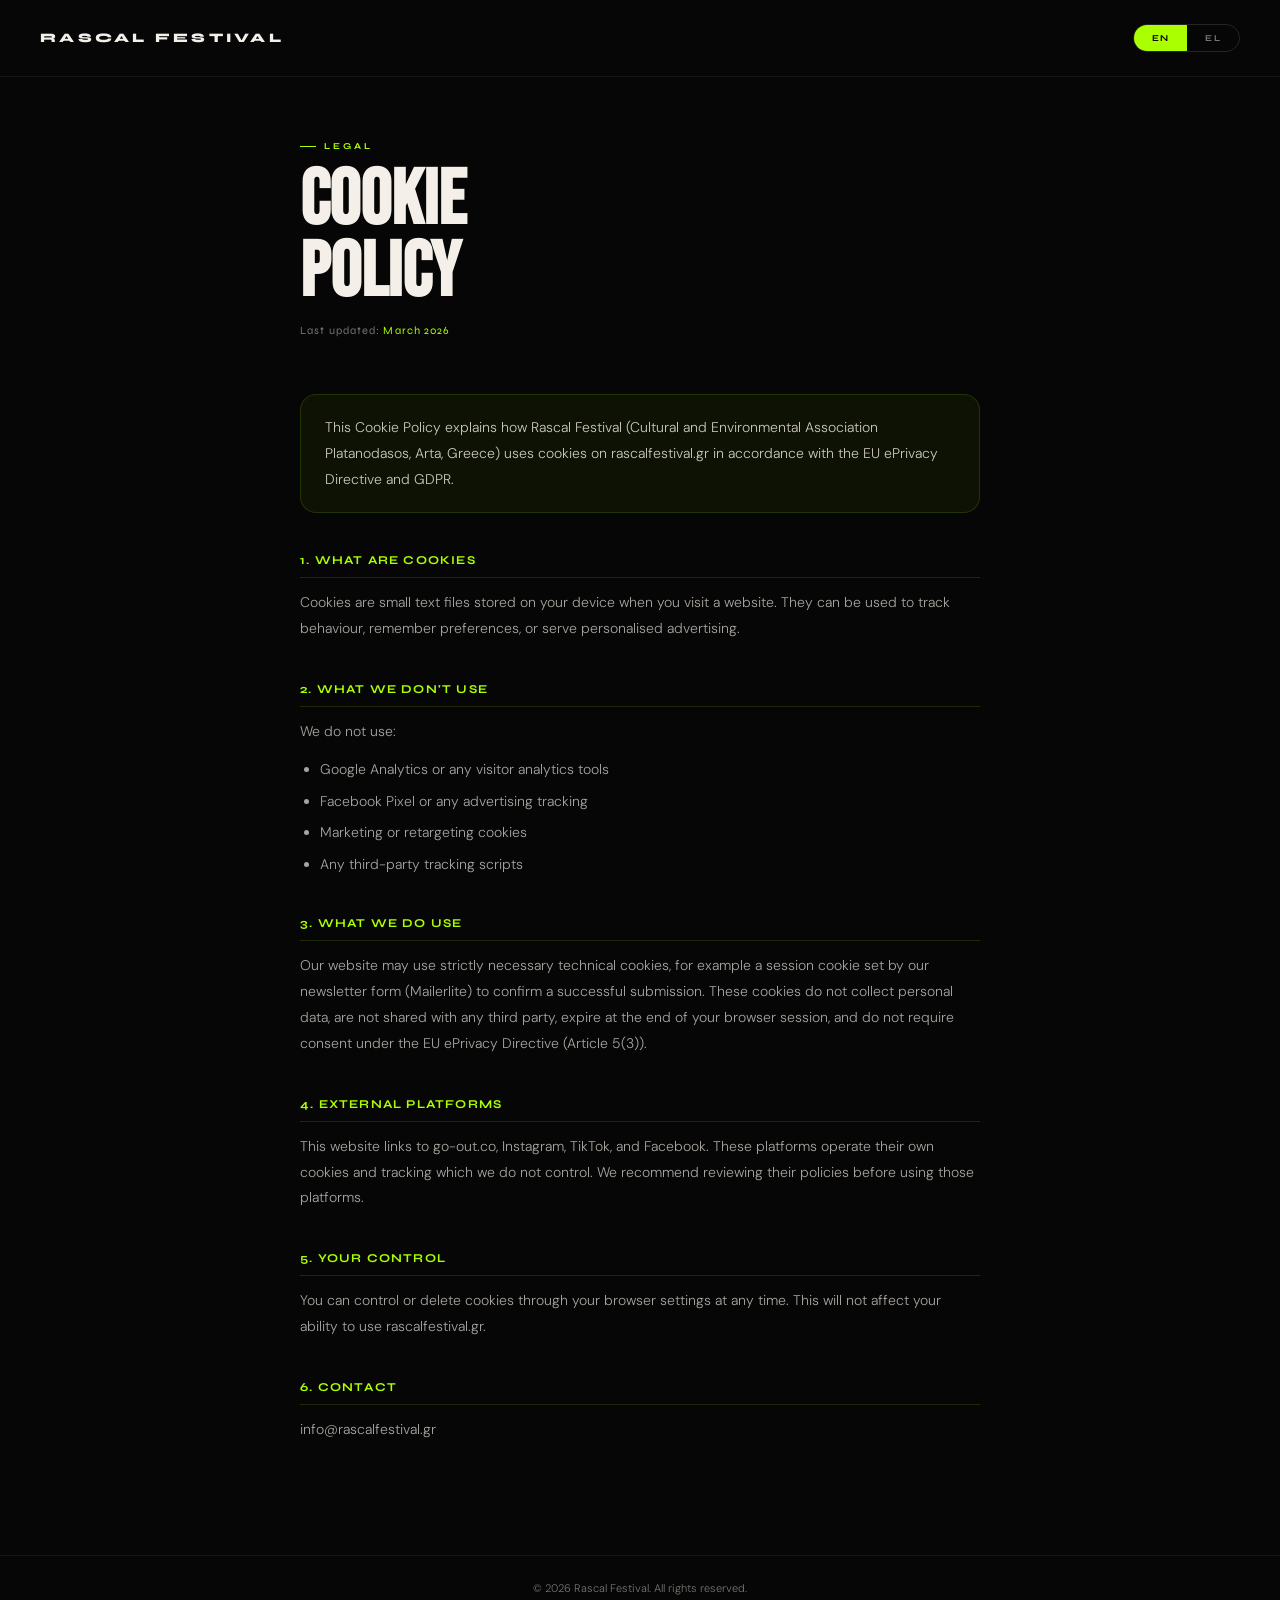
==== commit 19bad48e: "Update cookies.html" ====
--- a/cookies.html
+++ b/cookies.html
@@ -53,7 +53,7 @@
   <div class="lbl">Legal</div>
   <h1>COOKIE<br>POLICY</h1>
   <p class="dt">Last updated: <span>March 2026</span></p>
-  <div class="box"><p>This Cookie Policy explains how Rascal Festival (Πολιτιστικός και Περιβαλλοντικός Σύλλογος Πλατανόδασος, Arta, Greece) uses cookies on rascalfestival.gr in accordance with the EU ePrivacy Directive and GDPR.</p></div>
+  <div class="box"><p>This Cookie Policy explains how Rascal Festival (Cultural and Environmental Association Platanodasos, Arta, Greece) uses cookies on rascalfestival.gr in accordance with the EU ePrivacy Directive and GDPR.</p></div>
 
   <h2>1. What Are Cookies</h2>
   <p>Cookies are small text files stored on your device when you visit a website. They can be used to track behaviour, remember preferences, or serve personalised advertising.</p>
@@ -71,7 +71,7 @@
   <p>Our website may use strictly necessary technical cookies, for example a session cookie set by our newsletter form (Mailerlite) to confirm a successful submission. These cookies do not collect personal data, are not shared with any third party, expire at the end of your browser session, and do not require consent under the EU ePrivacy Directive (Article 5(3)).</p>
 
   <h2>4. External Platforms</h2>
-  <p>This website links to More.com, Instagram, TikTok, and Facebook. These platforms operate their own cookies and tracking which we do not control. We recommend reviewing their policies before using those platforms.</p>
+  <p>This website links to go-out.co, Instagram, TikTok, and Facebook. These platforms operate their own cookies and tracking which we do not control. We recommend reviewing their policies before using those platforms.</p>
 
   <h2>5. Your Control</h2>
   <p>You can control or delete cookies through your browser settings at any time. This will not affect your ability to use rascalfestival.gr.</p>
@@ -104,7 +104,7 @@
   <p>Ενδέχεται να χρησιμοποιούμε αυστηρά απαραίτητα τεχνικά cookies, για παράδειγμα ένα cookie συνεδρίας από τη φόρμα newsletter μας (Mailerlite) για επιβεβαίωση υποβολής. Αυτά δεν συλλέγουν προσωπικά δεδομένα, δεν κοινοποιούνται σε τρίτους, λήγουν με το κλείσιμο του προγράμματος περιήγησης και δεν απαιτούν συγκατάθεση βάσει της Οδηγίας ePrivacy (Άρθρο 5(3)).</p>
 
   <h2>4. Εξωτερικές Πλατφόρμες</h2>
-  <p>Η ιστοσελίδα συνδέεται με More.com, Instagram, TikTok και Facebook. Σας συνιστούμε να διαβάσετε τις πολιτικές τους.</p>
+  <p>Η ιστοσελίδα συνδέεται με go-out.co, Instagram, TikTok και Facebook. Σας συνιστούμε να διαβάσετε τις πολιτικές τους.</p>
 
   <h2>5. Ο Έλεγχός σας</h2>
   <p>Μπορείτε να ελέγξετε ή να διαγράψετε cookies μέσω των ρυθμίσεων του προγράμματος περιήγησής σας. Αυτό δεν θα επηρεάσει τη χρήση του rascalfestival.gr.</p>
